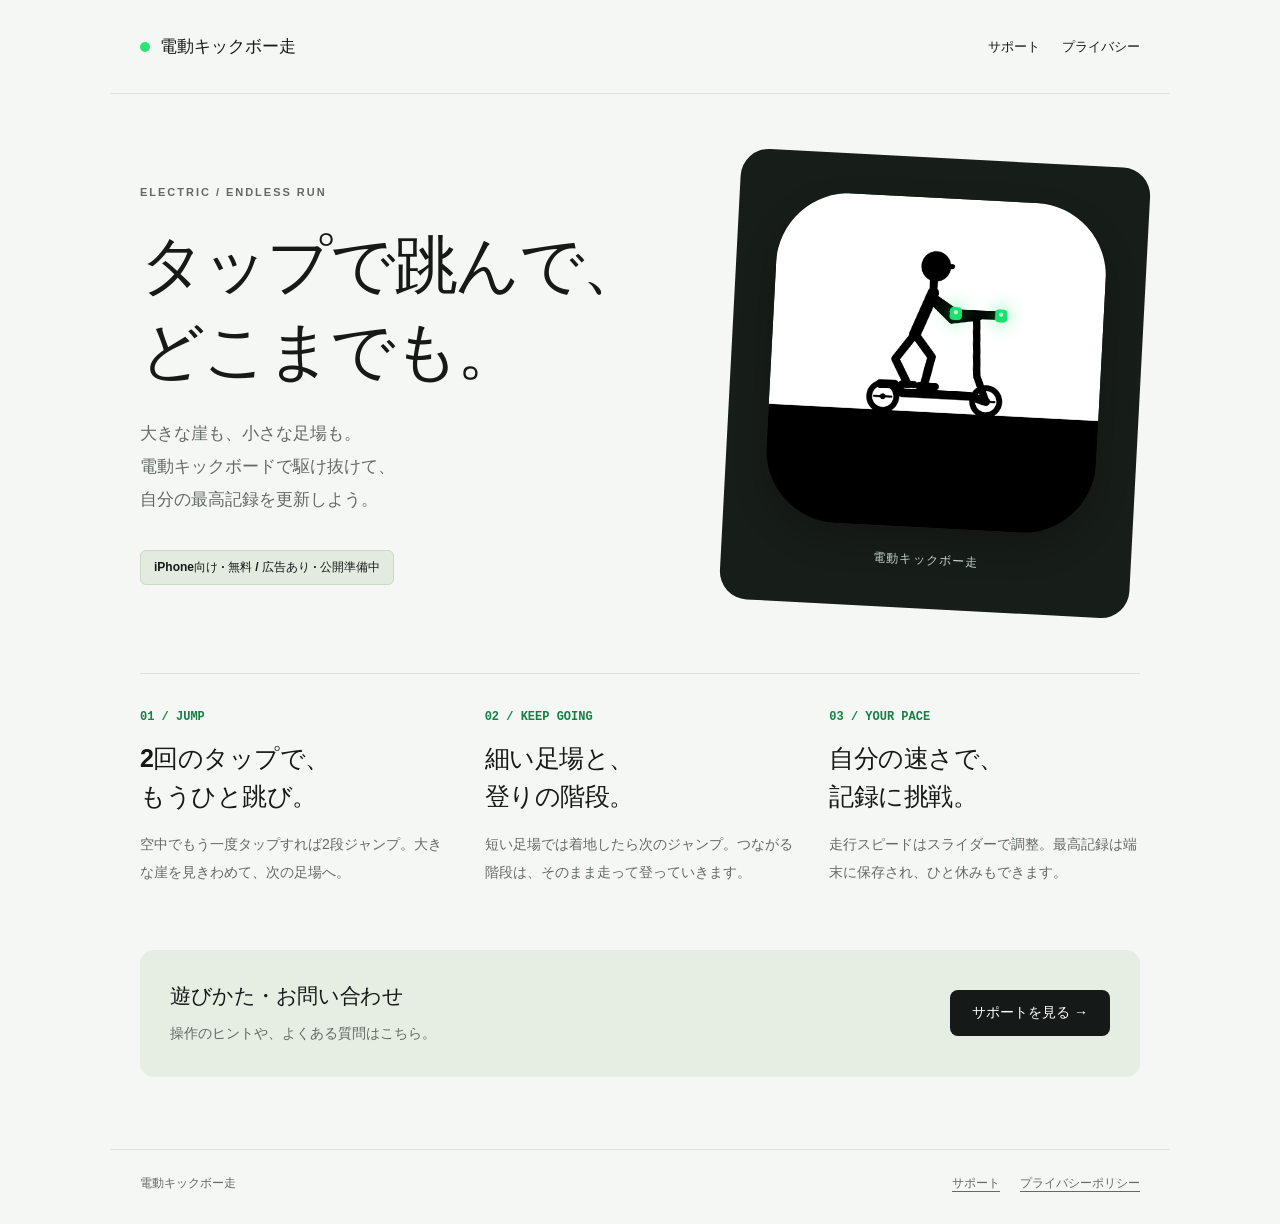
==== index.html @ e6191b09 "Publish Kickboard Run support and privacy pages" ====
<!doctype html>
<html lang="ja">
<head><meta charset="utf-8"><meta name="viewport" content="width=device-width,initial-scale=1"><title>電動キックボー走 — タップで跳んで、どこまでも。</title><meta name="description" content="2段ジャンプで崖を越え、短い足場と階段を駆け抜けるiPhone向けランゲーム。電動キックボー走の公式サポートサイト。"><link rel="stylesheet" href="style.css"><link rel="icon" href="icon.png"></head>
<body>
<header><a class="brand" href="./">電動キックボー走</a><nav aria-label="メイン"><a href="support.html">サポート</a><a href="privacy.html">プライバシー</a></nav></header>
<main>
  <section class="hero">
    <div><p class="eyebrow">Electric / Endless run</p><h1>タップで跳んで、<br>どこまでも。</h1><p class="lead">大きな崖も、小さな足場も。<br>電動キックボードで駆け抜けて、<br>自分の最高記録を更新しよう。</p><span class="tag">iPhone向け · 無料 / 広告あり · 公開準備中</span></div>
    <figure class="art"><img src="icon.png" width="1024" height="1024" alt="緑のライトが光る電動キックボードのアプリアイコン"><figcaption>電動キックボー走</figcaption></figure>
  </section>
  <section class="steps" aria-label="ゲームの特徴">
    <div><span class="number">01 / JUMP</span><h2>2回のタップで、<br>もうひと跳び。</h2><p>空中でもう一度タップすれば2段ジャンプ。大きな崖を見きわめて、次の足場へ。</p></div>
    <div><span class="number">02 / KEEP GOING</span><h2>細い足場と、<br>登りの階段。</h2><p>短い足場では着地したら次のジャンプ。つながる階段は、そのまま走って登っていきます。</p></div>
    <div><span class="number">03 / YOUR PACE</span><h2>自分の速さで、<br>記録に挑戦。</h2><p>走行スピードはスライダーで調整。最高記録は端末に保存され、ひと休みもできます。</p></div>
  </section>
  <section class="support-strip"><div><h2>遊びかた・お問い合わせ</h2><p>操作のヒントや、よくある質問はこちら。</p></div><a class="button" href="support.html">サポートを見る →</a></section>
</main>
<footer><span>電動キックボー走</span><div><a href="support.html">サポート</a><a href="privacy.html">プライバシーポリシー</a></div></footer>
</body></html>
---- style.css ----
:root{font-family:-apple-system,BlinkMacSystemFont,"Hiragino Kaku Gothic ProN","Noto Sans JP",sans-serif;color:#151918;background:#f5f7f4;font-synthesis:none;--green:#29e577;--muted:#626a65;--line:#dce2dc}*{box-sizing:border-box}body{margin:0}a{color:inherit;text-underline-offset:4px}a:hover{color:#087c38}a:focus-visible,summary:focus-visible{outline:3px solid #058640;outline-offset:5px}header,main,footer{max-width:1060px;margin:auto;padding-left:30px;padding-right:30px}header{display:flex;align-items:center;justify-content:space-between;gap:24px;min-height:94px;border-bottom:1px solid var(--line)}.brand{font-size:17px;font-weight:800;text-decoration:none;white-space:nowrap}.brand::before{content:"";display:inline-block;width:10px;height:10px;border-radius:50%;background:var(--green);margin-right:10px}nav{display:flex;gap:22px;font-size:13px}nav a{text-decoration:none}main{padding-top:64px;padding-bottom:72px}.hero{display:grid;grid-template-columns:1.3fr 1fr;gap:56px;align-items:center;padding-bottom:64px}.eyebrow{font-size:11px;font-weight:700;letter-spacing:.18em;color:var(--muted);text-transform:uppercase}h1{font-size:clamp(38px,5.7vw,64px);letter-spacing:-.04em;line-height:1.35;margin:18px 0 22px}h2{font-size:25px;line-height:1.5;margin:0 0 16px;letter-spacing:-.02em}h3{font-size:17px;line-height:1.6;margin:0 0 12px}p,li{font-size:15px;line-height:1.95}p{margin:0 0 16px}.lead{font-size:17px;color:var(--muted);max-width:34em}.tag{display:inline-block;background:#e3eadf;border:1px solid #ccd8c8;border-radius:6px;padding:8px 13px;margin-top:18px;font-size:12px;font-weight:700}.art{margin:0;padding:40px;background:#171d19;border-radius:28px;transform:rotate(3deg)}.art img{display:block;width:100%;height:auto;border-radius:22%;box-shadow:0 15px 35px #0003}.art figcaption{margin:24px 0 0;color:#c6d2c8;text-align:center;font-size:12px;letter-spacing:.1em}.steps{display:grid;grid-template-columns:repeat(3,1fr);gap:34px;border-top:1px solid var(--line);padding:36px 0 48px}.number{font:700 12px ui-monospace,monospace;color:#168145;display:block;margin-bottom:16px}.steps p{color:var(--muted);font-size:14px}.support-strip{display:flex;align-items:center;justify-content:space-between;gap:30px;border-radius:14px;background:#e6ede3;padding:30px}.support-strip h2{font-size:21px;margin:0 0 8px}.support-strip p{font-size:14px;margin:0;color:var(--muted)}.button{display:inline-block;background:#151918;color:white;border-radius:8px;padding:14px 22px;text-decoration:none;font-size:14px;font-weight:700;white-space:nowrap}.button:hover{background:#267443;color:white}.document{max-width:820px}.document h1{font-size:clamp(30px,5vw,43px);margin-bottom:12px}.document section{margin-top:38px}.document h2{font-size:21px}.document ul{padding-left:22px}.muted{color:var(--muted)}.contact{border:1px solid var(--line);border-radius:12px;padding:24px;margin-top:28px}.contact p:last-child{margin-bottom:0}.contact a{word-break:break-all}.draft{padding:12px 16px;background:#fff4d9;border:1px solid #e8d49b;border-radius:8px;font-size:13px;margin-top:24px}.draft[hidden]{display:none}details{border-top:1px solid var(--line);padding:20px 0}details:last-of-type{border-bottom:1px solid var(--line)}summary{font-size:15px;font-weight:700;cursor:pointer;line-height:1.7}details p{padding:16px 0 0;margin:0;font-size:14px;color:var(--muted)}footer{border-top:1px solid var(--line);padding-top:25px;padding-bottom:32px;display:flex;justify-content:space-between;gap:20px;color:var(--muted);font-size:12px}footer div{display:flex;gap:20px}@media(max-width:680px){.hero h1{font-size:32px}header,main,footer{padding-left:22px;padding-right:22px}header{align-items:flex-start;flex-direction:column;justify-content:center;gap:15px;padding-top:22px;padding-bottom:22px}.hero{grid-template-columns:1fr;gap:34px;padding-bottom:42px}main{padding-top:36px}.art{max-width:300px;width:80%;margin:0 auto;padding:28px}.steps{grid-template-columns:1fr;gap:22px;padding:28px 0}.steps p{margin-bottom:0}.number{margin-bottom:7px}.support-strip{align-items:flex-start;flex-direction:column;padding:24px;gap:20px}footer{flex-direction:column;gap:14px}nav{gap:20px}.document section{margin-top:30px}}
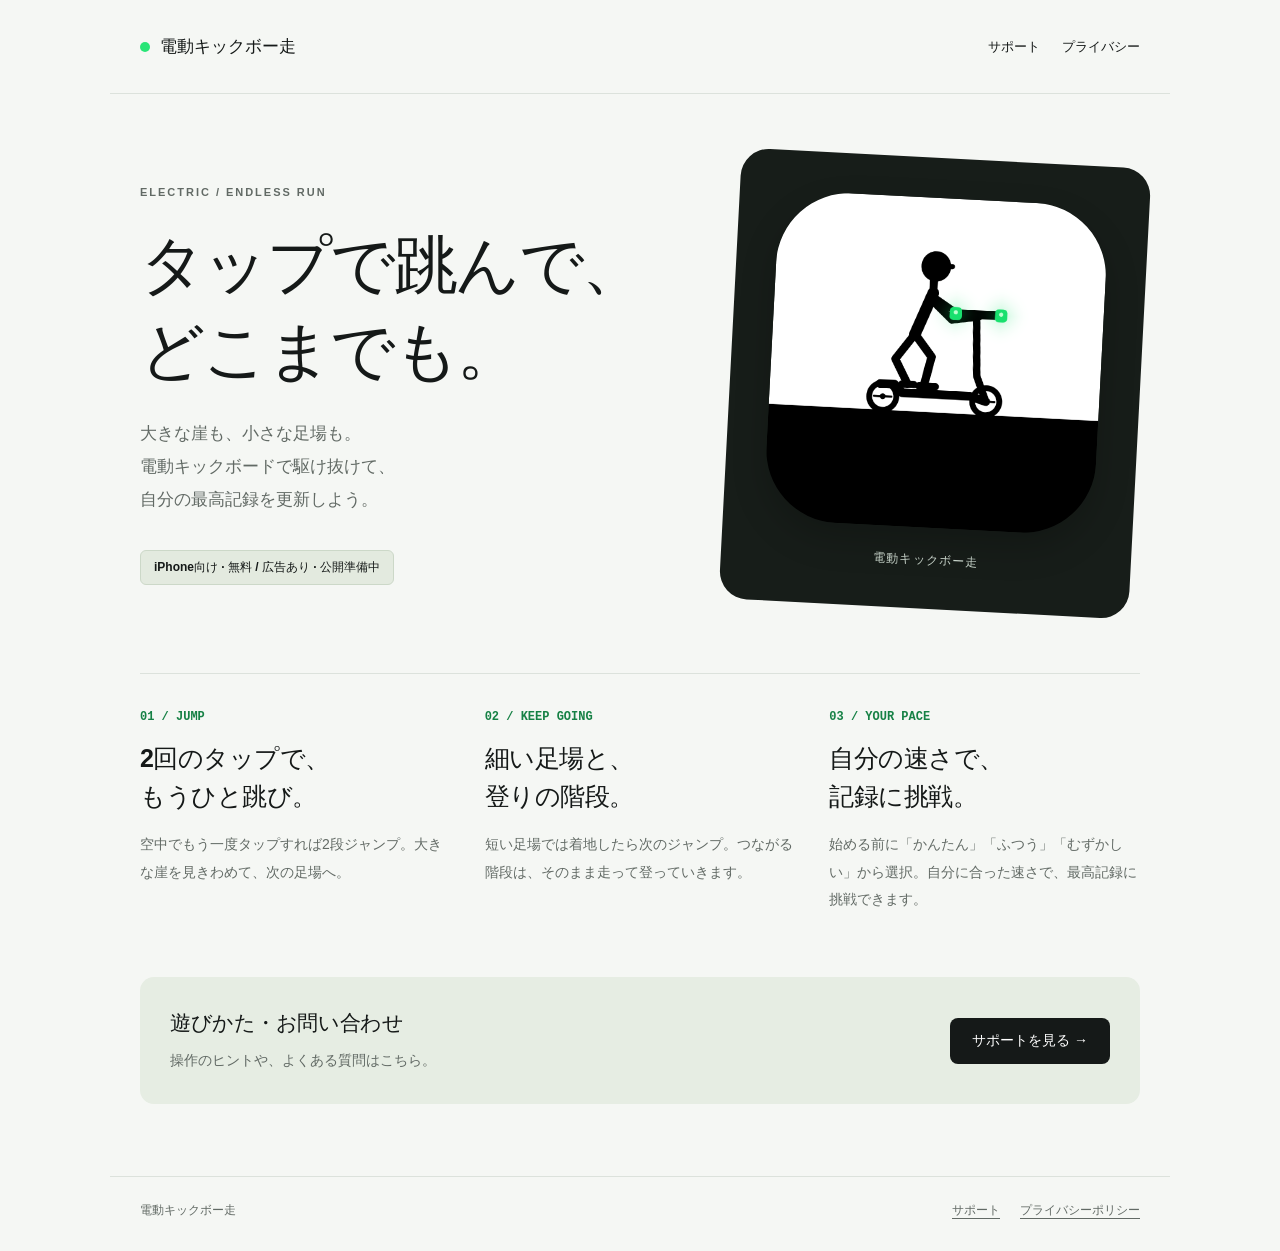
==== commit 5651e9b9: "Replace speed slider guidance with three difficulty levels" ====
--- a/index.html
+++ b/index.html
@@ -11,7 +11,7 @@
   <section class="steps" aria-label="ゲームの特徴">
     <div><span class="number">01 / JUMP</span><h2>2回のタップで、<br>もうひと跳び。</h2><p>空中でもう一度タップすれば2段ジャンプ。大きな崖を見きわめて、次の足場へ。</p></div>
     <div><span class="number">02 / KEEP GOING</span><h2>細い足場と、<br>登りの階段。</h2><p>短い足場では着地したら次のジャンプ。つながる階段は、そのまま走って登っていきます。</p></div>
-    <div><span class="number">03 / YOUR PACE</span><h2>自分の速さで、<br>記録に挑戦。</h2><p>走行スピードはスライダーで調整。最高記録は端末に保存され、ひと休みもできます。</p></div>
+    <div><span class="number">03 / YOUR PACE</span><h2>自分の速さで、<br>記録に挑戦。</h2><p>始める前に「かんたん」「ふつう」「むずかしい」から選択。自分に合った速さで、最高記録に挑戦できます。</p></div>
   </section>
   <section class="support-strip"><div><h2>遊びかた・お問い合わせ</h2><p>操作のヒントや、よくある質問はこちら。</p></div><a class="button" href="support.html">サポートを見る →</a></section>
 </main>
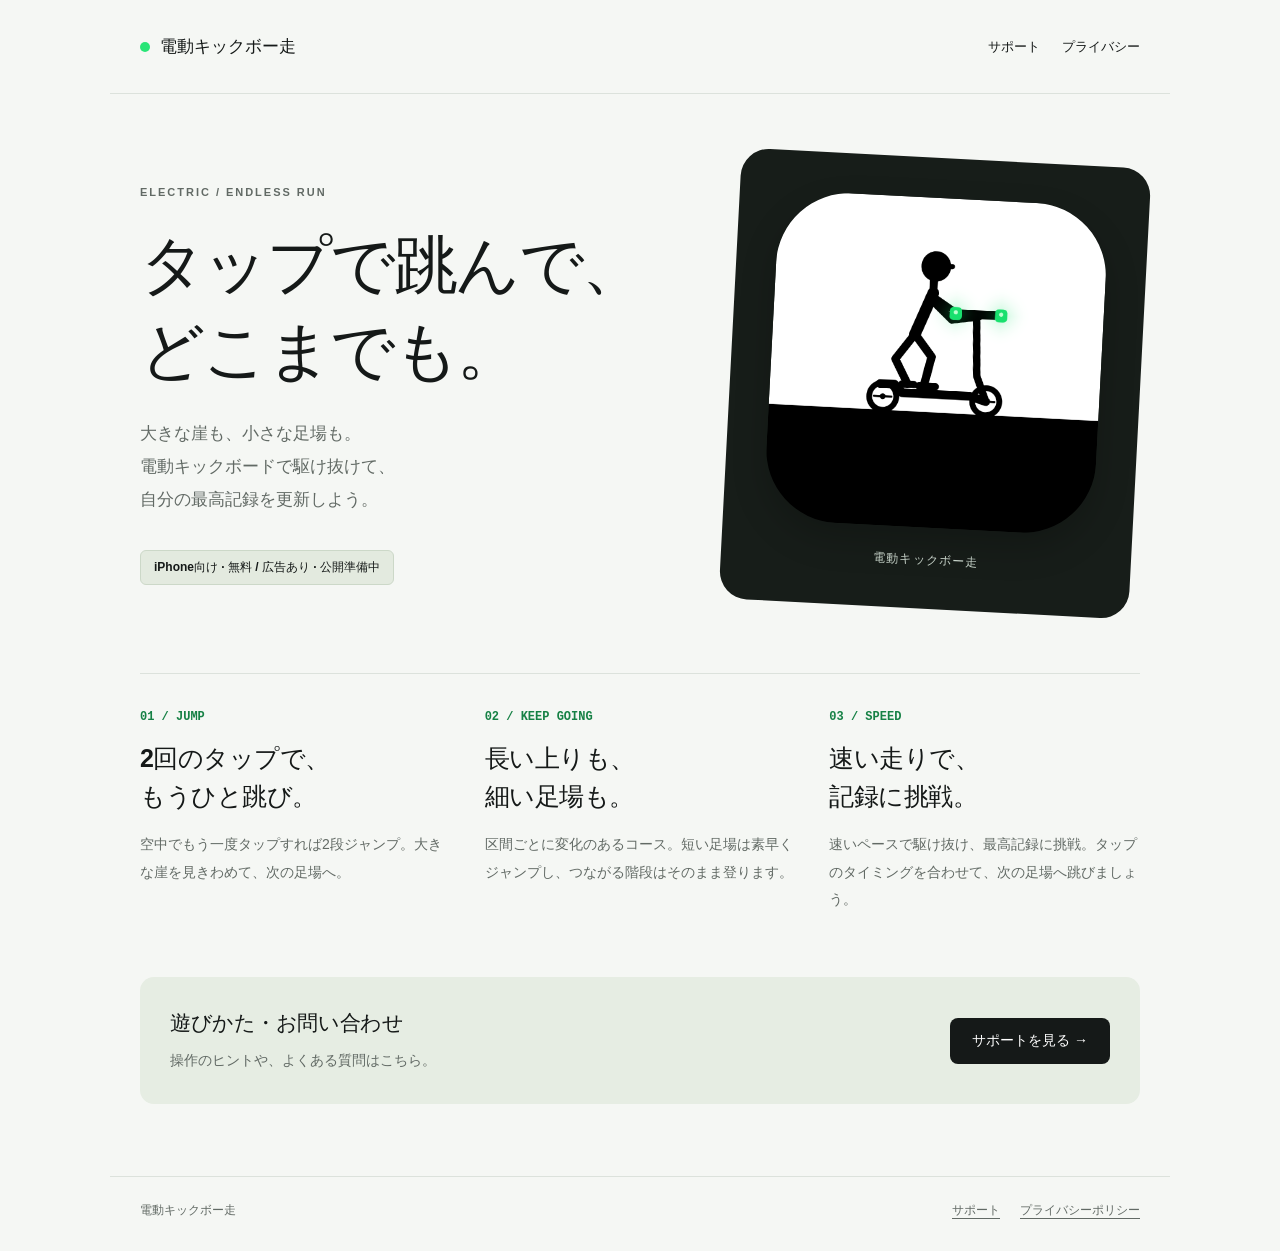
==== commit ebf4b15a: "Update gameplay copy for faster runs and varied courses" ====
--- a/index.html
+++ b/index.html
@@ -10,8 +10,8 @@
   </section>
   <section class="steps" aria-label="ゲームの特徴">
     <div><span class="number">01 / JUMP</span><h2>2回のタップで、<br>もうひと跳び。</h2><p>空中でもう一度タップすれば2段ジャンプ。大きな崖を見きわめて、次の足場へ。</p></div>
-    <div><span class="number">02 / KEEP GOING</span><h2>細い足場と、<br>登りの階段。</h2><p>短い足場では着地したら次のジャンプ。つながる階段は、そのまま走って登っていきます。</p></div>
-    <div><span class="number">03 / YOUR PACE</span><h2>自分の速さで、<br>記録に挑戦。</h2><p>始める前に「かんたん」「ふつう」「むずかしい」から選択。自分に合った速さで、最高記録に挑戦できます。</p></div>
+    <div><span class="number">02 / KEEP GOING</span><h2>長い上りも、<br>細い足場も。</h2><p>区間ごとに変化のあるコース。短い足場は素早くジャンプし、つながる階段はそのまま登ります。</p></div>
+    <div><span class="number">03 / SPEED</span><h2>速い走りで、<br>記録に挑戦。</h2><p>速いペースで駆け抜け、最高記録に挑戦。タップのタイミングを合わせて、次の足場へ跳びましょう。</p></div>
   </section>
   <section class="support-strip"><div><h2>遊びかた・お問い合わせ</h2><p>操作のヒントや、よくある質問はこちら。</p></div><a class="button" href="support.html">サポートを見る →</a></section>
 </main>
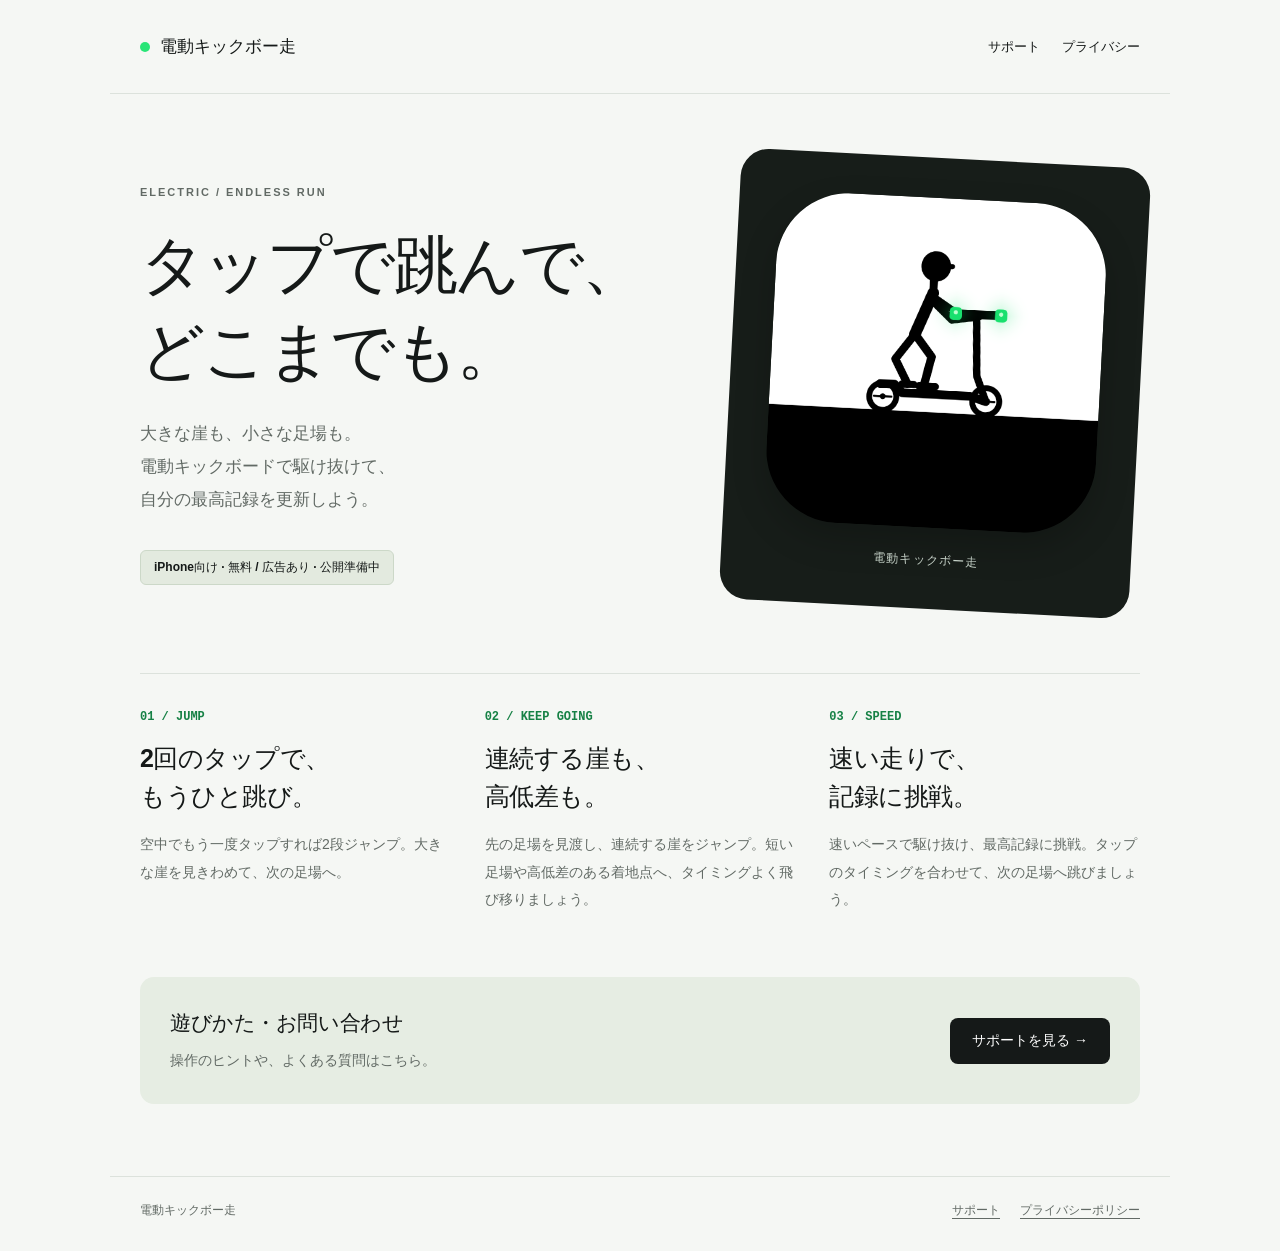
==== commit 666faf98: "Describe consecutive gaps and a wider course view" ====
--- a/index.html
+++ b/index.html
@@ -10,7 +10,7 @@
   </section>
   <section class="steps" aria-label="ゲームの特徴">
     <div><span class="number">01 / JUMP</span><h2>2回のタップで、<br>もうひと跳び。</h2><p>空中でもう一度タップすれば2段ジャンプ。大きな崖を見きわめて、次の足場へ。</p></div>
-    <div><span class="number">02 / KEEP GOING</span><h2>長い上りも、<br>細い足場も。</h2><p>区間ごとに変化のあるコース。短い足場は素早くジャンプし、つながる階段はそのまま登ります。</p></div>
+    <div><span class="number">02 / KEEP GOING</span><h2>連続する崖も、<br>高低差も。</h2><p>先の足場を見渡し、連続する崖をジャンプ。短い足場や高低差のある着地点へ、タイミングよく飛び移りましょう。</p></div>
     <div><span class="number">03 / SPEED</span><h2>速い走りで、<br>記録に挑戦。</h2><p>速いペースで駆け抜け、最高記録に挑戦。タップのタイミングを合わせて、次の足場へ跳びましょう。</p></div>
   </section>
   <section class="support-strip"><div><h2>遊びかた・お問い合わせ</h2><p>操作のヒントや、よくある質問はこちら。</p></div><a class="button" href="support.html">サポートを見る →</a></section>
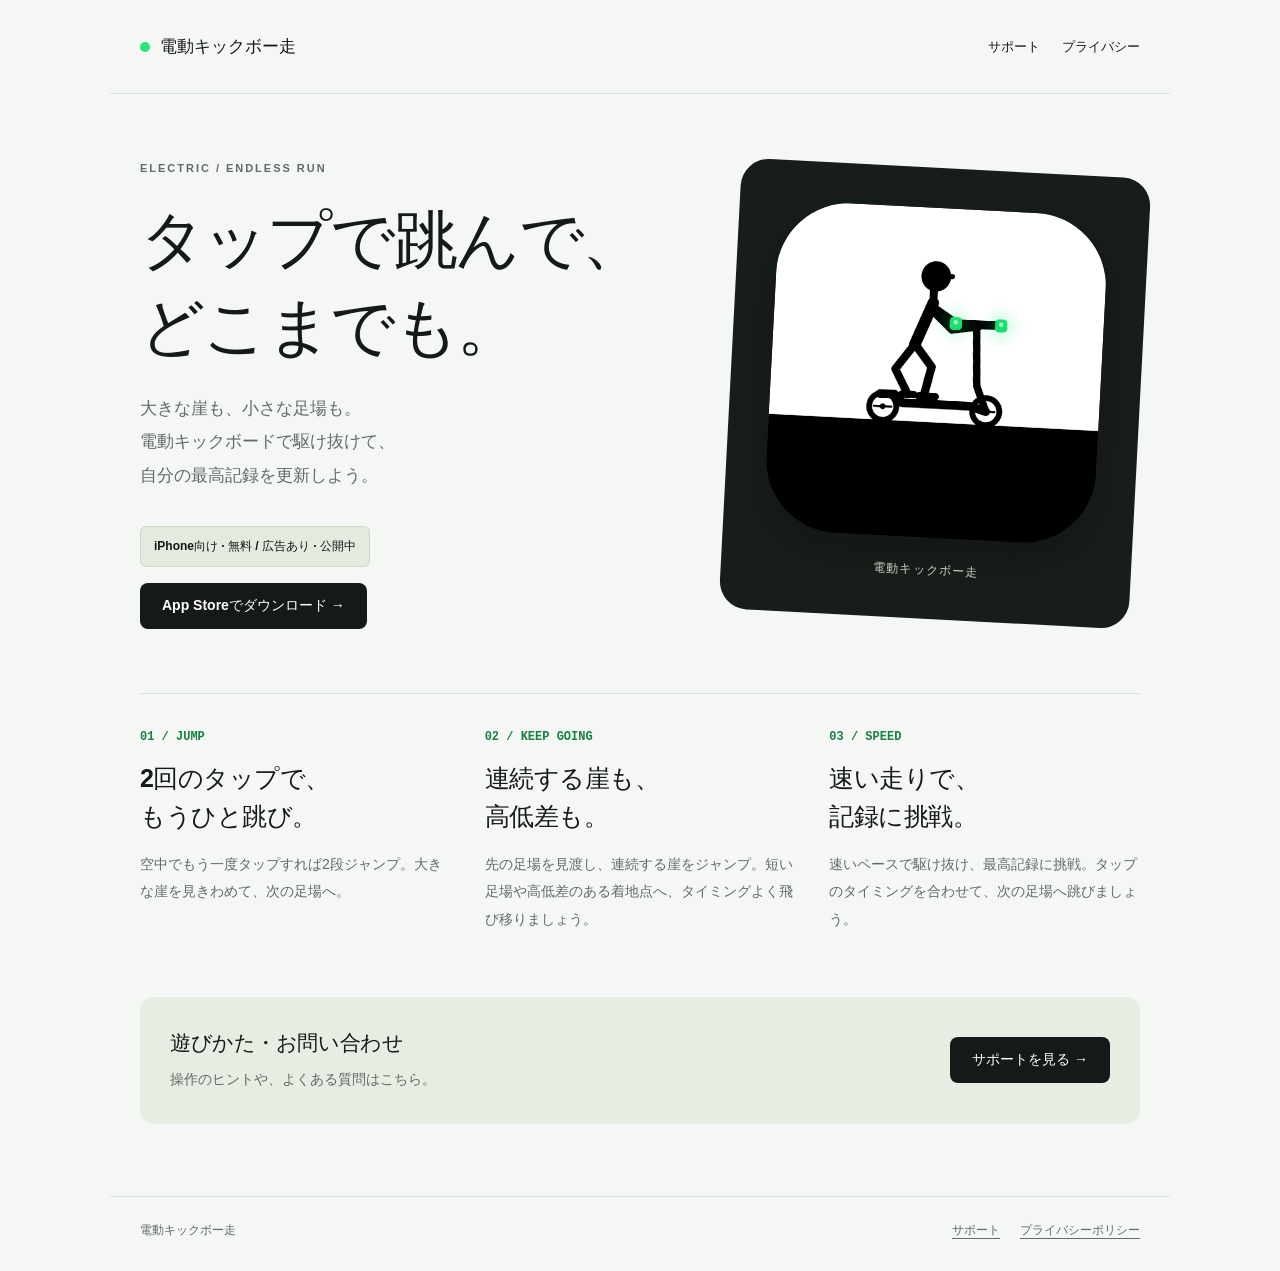
==== commit 35771c18: "Announce App Store availability on website" ====
--- a/index.html
+++ b/index.html
@@ -5,7 +5,7 @@
 <header><a class="brand" href="./">電動キックボー走</a><nav aria-label="メイン"><a href="support.html">サポート</a><a href="privacy.html">プライバシー</a></nav></header>
 <main>
   <section class="hero">
-    <div><p class="eyebrow">Electric / Endless run</p><h1>タップで跳んで、<br>どこまでも。</h1><p class="lead">大きな崖も、小さな足場も。<br>電動キックボードで駆け抜けて、<br>自分の最高記録を更新しよう。</p><span class="tag">iPhone向け · 無料 / 広告あり · 公開準備中</span></div>
+    <div><p class="eyebrow">Electric / Endless run</p><h1>タップで跳んで、<br>どこまでも。</h1><p class="lead">大きな崖も、小さな足場も。<br>電動キックボードで駆け抜けて、<br>自分の最高記録を更新しよう。</p><p><span class="tag">iPhone向け · 無料 / 広告あり · 公開中</span></p><a class="button" href="https://apps.apple.com/jp/app/id6823893072">App Storeでダウンロード →</a></div>
     <figure class="art"><img src="icon.png" width="1024" height="1024" alt="緑のライトが光る電動キックボードのアプリアイコン"><figcaption>電動キックボー走</figcaption></figure>
   </section>
   <section class="steps" aria-label="ゲームの特徴">
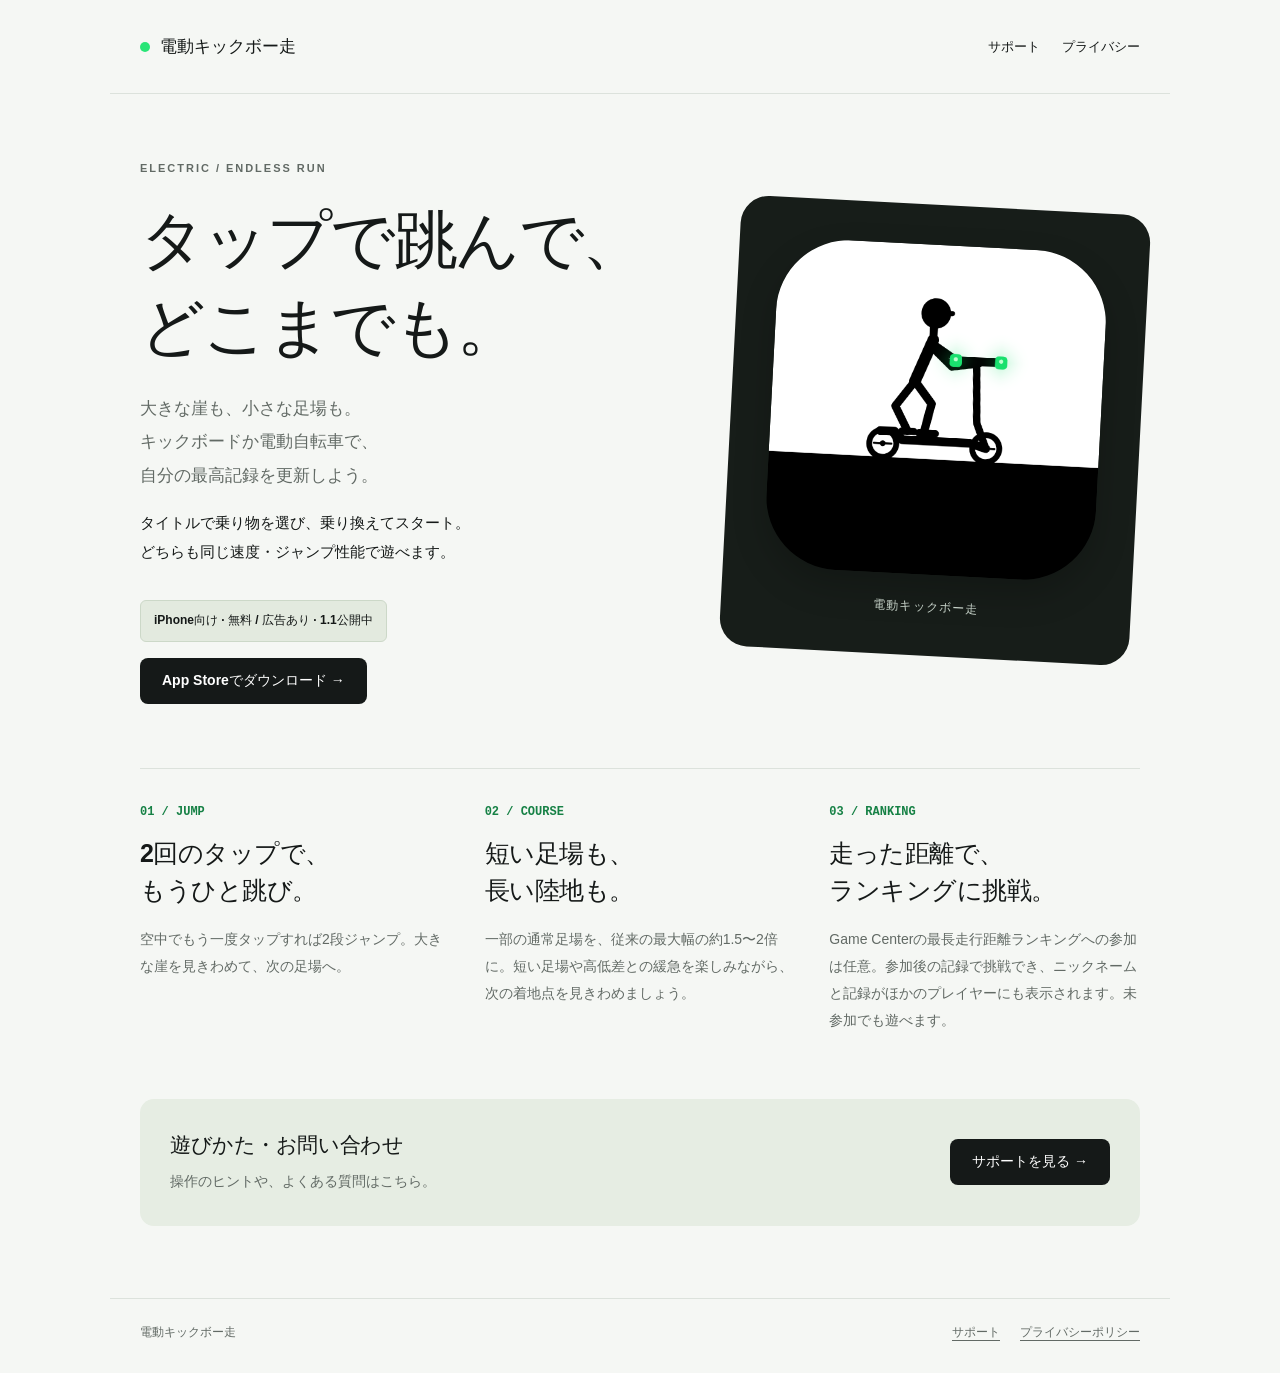
==== commit 2fa6175c: "Introduce version 1.1 vehicles rankings and varied platforms" ====
--- a/index.html
+++ b/index.html
@@ -1,17 +1,17 @@
 <!doctype html>
 <html lang="ja">
-<head><meta charset="utf-8"><meta name="viewport" content="width=device-width,initial-scale=1"><title>電動キックボー走 — タップで跳んで、どこまでも。</title><meta name="description" content="2段ジャンプで崖を越え、短い足場と階段を駆け抜けるiPhone向けランゲーム。電動キックボー走の公式サポートサイト。"><link rel="stylesheet" href="style.css"><link rel="icon" href="icon.png"></head>
+<head><meta charset="utf-8"><meta name="viewport" content="width=device-width,initial-scale=1"><title>電動キックボー走 — タップで跳んで、どこまでも。</title><meta name="description" content="キックボードか電動自転車を選び、2段ジャンプで崖を越えるiPhone向けランゲーム。任意でGame Centerの距離ランキングにも挑戦できます。"><link rel="stylesheet" href="style.css"><link rel="icon" href="icon.png"></head>
 <body>
 <header><a class="brand" href="./">電動キックボー走</a><nav aria-label="メイン"><a href="support.html">サポート</a><a href="privacy.html">プライバシー</a></nav></header>
 <main>
   <section class="hero">
-    <div><p class="eyebrow">Electric / Endless run</p><h1>タップで跳んで、<br>どこまでも。</h1><p class="lead">大きな崖も、小さな足場も。<br>電動キックボードで駆け抜けて、<br>自分の最高記録を更新しよう。</p><p><span class="tag">iPhone向け · 無料 / 広告あり · 公開中</span></p><a class="button" href="https://apps.apple.com/jp/app/id6823893072">App Storeでダウンロード →</a></div>
+    <div><p class="eyebrow">Electric / Endless run</p><h1>タップで跳んで、<br>どこまでも。</h1><p class="lead">大きな崖も、小さな足場も。<br>キックボードか電動自転車で、<br>自分の最高記録を更新しよう。</p><p>タイトルで乗り物を選び、乗り換えてスタート。<br>どちらも同じ速度・ジャンプ性能で遊べます。</p><p><span class="tag">iPhone向け · 無料 / 広告あり · 1.1公開中</span></p><a class="button" href="https://apps.apple.com/jp/app/id6823893072">App Storeでダウンロード →</a></div>
     <figure class="art"><img src="icon.png" width="1024" height="1024" alt="緑のライトが光る電動キックボードのアプリアイコン"><figcaption>電動キックボー走</figcaption></figure>
   </section>
   <section class="steps" aria-label="ゲームの特徴">
     <div><span class="number">01 / JUMP</span><h2>2回のタップで、<br>もうひと跳び。</h2><p>空中でもう一度タップすれば2段ジャンプ。大きな崖を見きわめて、次の足場へ。</p></div>
-    <div><span class="number">02 / KEEP GOING</span><h2>連続する崖も、<br>高低差も。</h2><p>先の足場を見渡し、連続する崖をジャンプ。短い足場や高低差のある着地点へ、タイミングよく飛び移りましょう。</p></div>
-    <div><span class="number">03 / SPEED</span><h2>速い走りで、<br>記録に挑戦。</h2><p>速いペースで駆け抜け、最高記録に挑戦。タップのタイミングを合わせて、次の足場へ跳びましょう。</p></div>
+    <div><span class="number">02 / COURSE</span><h2>短い足場も、<br>長い陸地も。</h2><p>一部の通常足場を、従来の最大幅の約1.5〜2倍に。短い足場や高低差との緩急を楽しみながら、次の着地点を見きわめましょう。</p></div>
+    <div><span class="number">03 / RANKING</span><h2>走った距離で、<br>ランキングに挑戦。</h2><p>Game Centerの最長走行距離ランキングへの参加は任意。参加後の記録で挑戦でき、ニックネームと記録がほかのプレイヤーにも表示されます。未参加でも遊べます。</p></div>
   </section>
   <section class="support-strip"><div><h2>遊びかた・お問い合わせ</h2><p>操作のヒントや、よくある質問はこちら。</p></div><a class="button" href="support.html">サポートを見る →</a></section>
 </main>
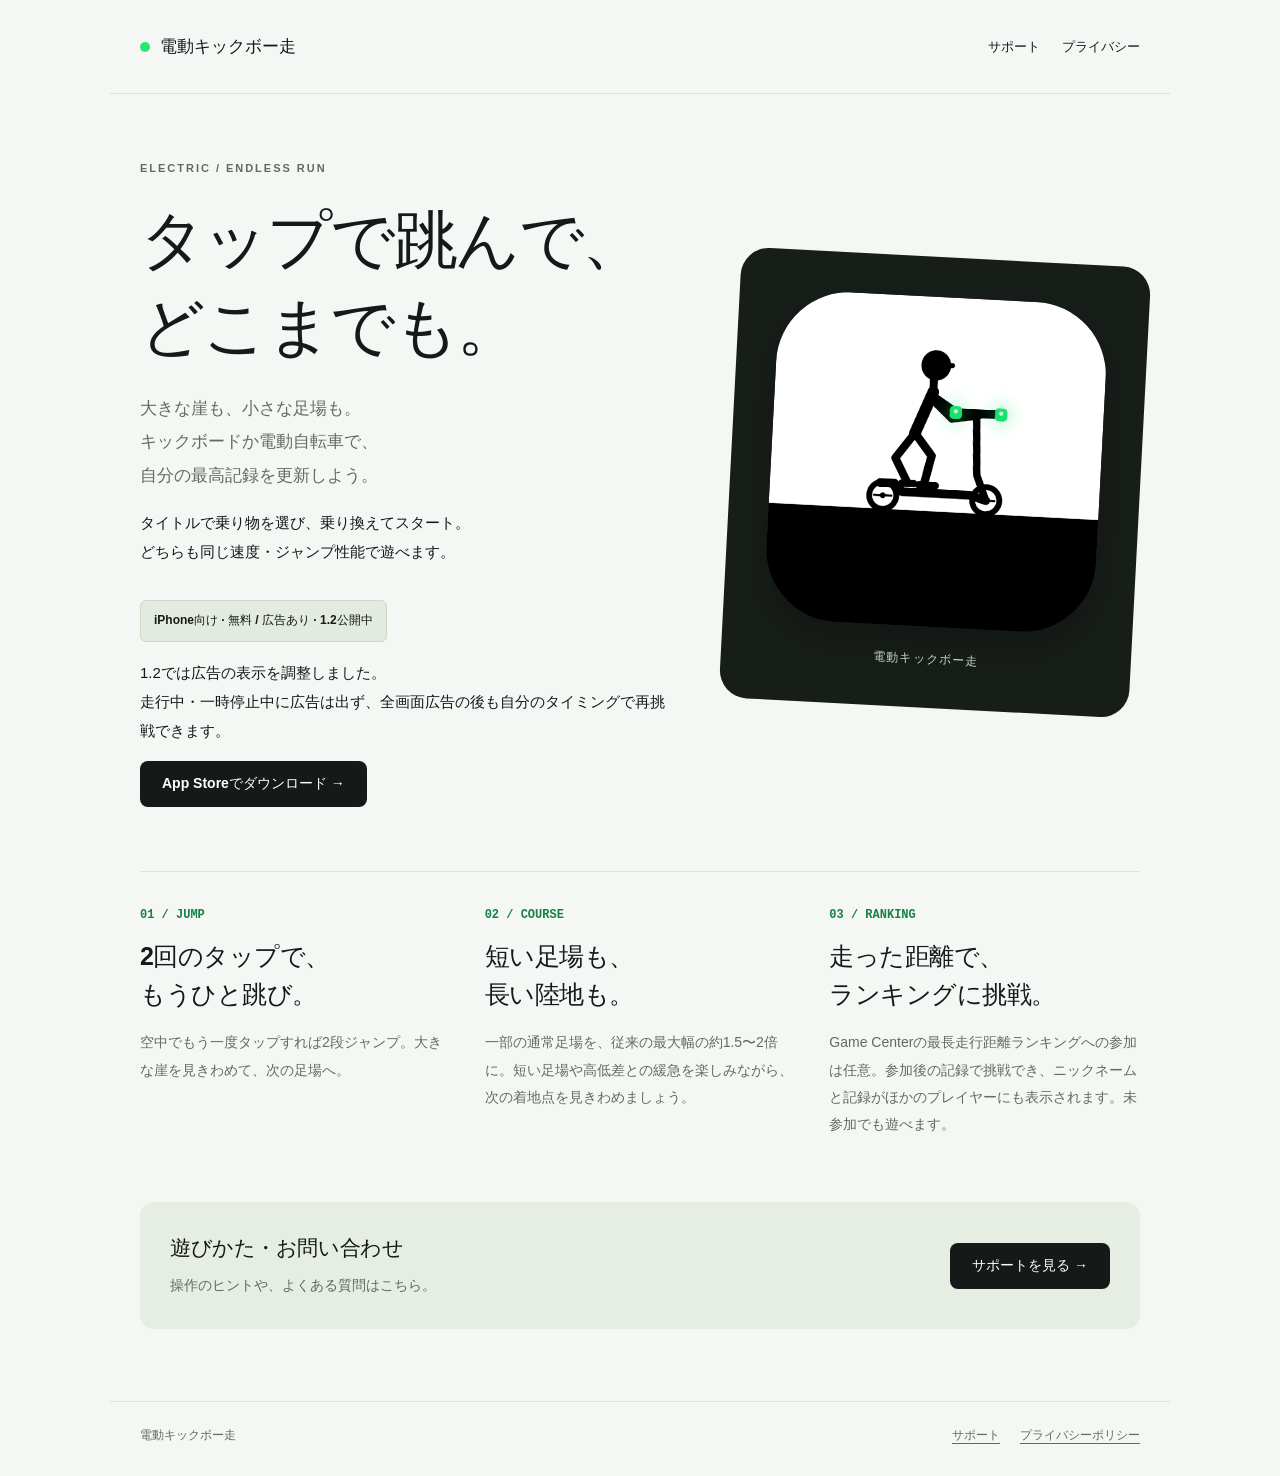
==== commit ebd02bc6: "Announce version 1.2 ad placement and retry update" ====
--- a/index.html
+++ b/index.html
@@ -5,7 +5,7 @@
 <header><a class="brand" href="./">電動キックボー走</a><nav aria-label="メイン"><a href="support.html">サポート</a><a href="privacy.html">プライバシー</a></nav></header>
 <main>
   <section class="hero">
-    <div><p class="eyebrow">Electric / Endless run</p><h1>タップで跳んで、<br>どこまでも。</h1><p class="lead">大きな崖も、小さな足場も。<br>キックボードか電動自転車で、<br>自分の最高記録を更新しよう。</p><p>タイトルで乗り物を選び、乗り換えてスタート。<br>どちらも同じ速度・ジャンプ性能で遊べます。</p><p><span class="tag">iPhone向け · 無料 / 広告あり · 1.1公開中</span></p><a class="button" href="https://apps.apple.com/jp/app/id6823893072">App Storeでダウンロード →</a></div>
+    <div><p class="eyebrow">Electric / Endless run</p><h1>タップで跳んで、<br>どこまでも。</h1><p class="lead">大きな崖も、小さな足場も。<br>キックボードか電動自転車で、<br>自分の最高記録を更新しよう。</p><p>タイトルで乗り物を選び、乗り換えてスタート。<br>どちらも同じ速度・ジャンプ性能で遊べます。</p><p><span class="tag">iPhone向け · 無料 / 広告あり · 1.2公開中</span></p><p>1.2では広告の表示を調整しました。<br>走行中・一時停止中に広告は出ず、全画面広告の後も自分のタイミングで再挑戦できます。</p><a class="button" href="https://apps.apple.com/jp/app/id6823893072">App Storeでダウンロード →</a></div>
     <figure class="art"><img src="icon.png" width="1024" height="1024" alt="緑のライトが光る電動キックボードのアプリアイコン"><figcaption>電動キックボー走</figcaption></figure>
   </section>
   <section class="steps" aria-label="ゲームの特徴">
